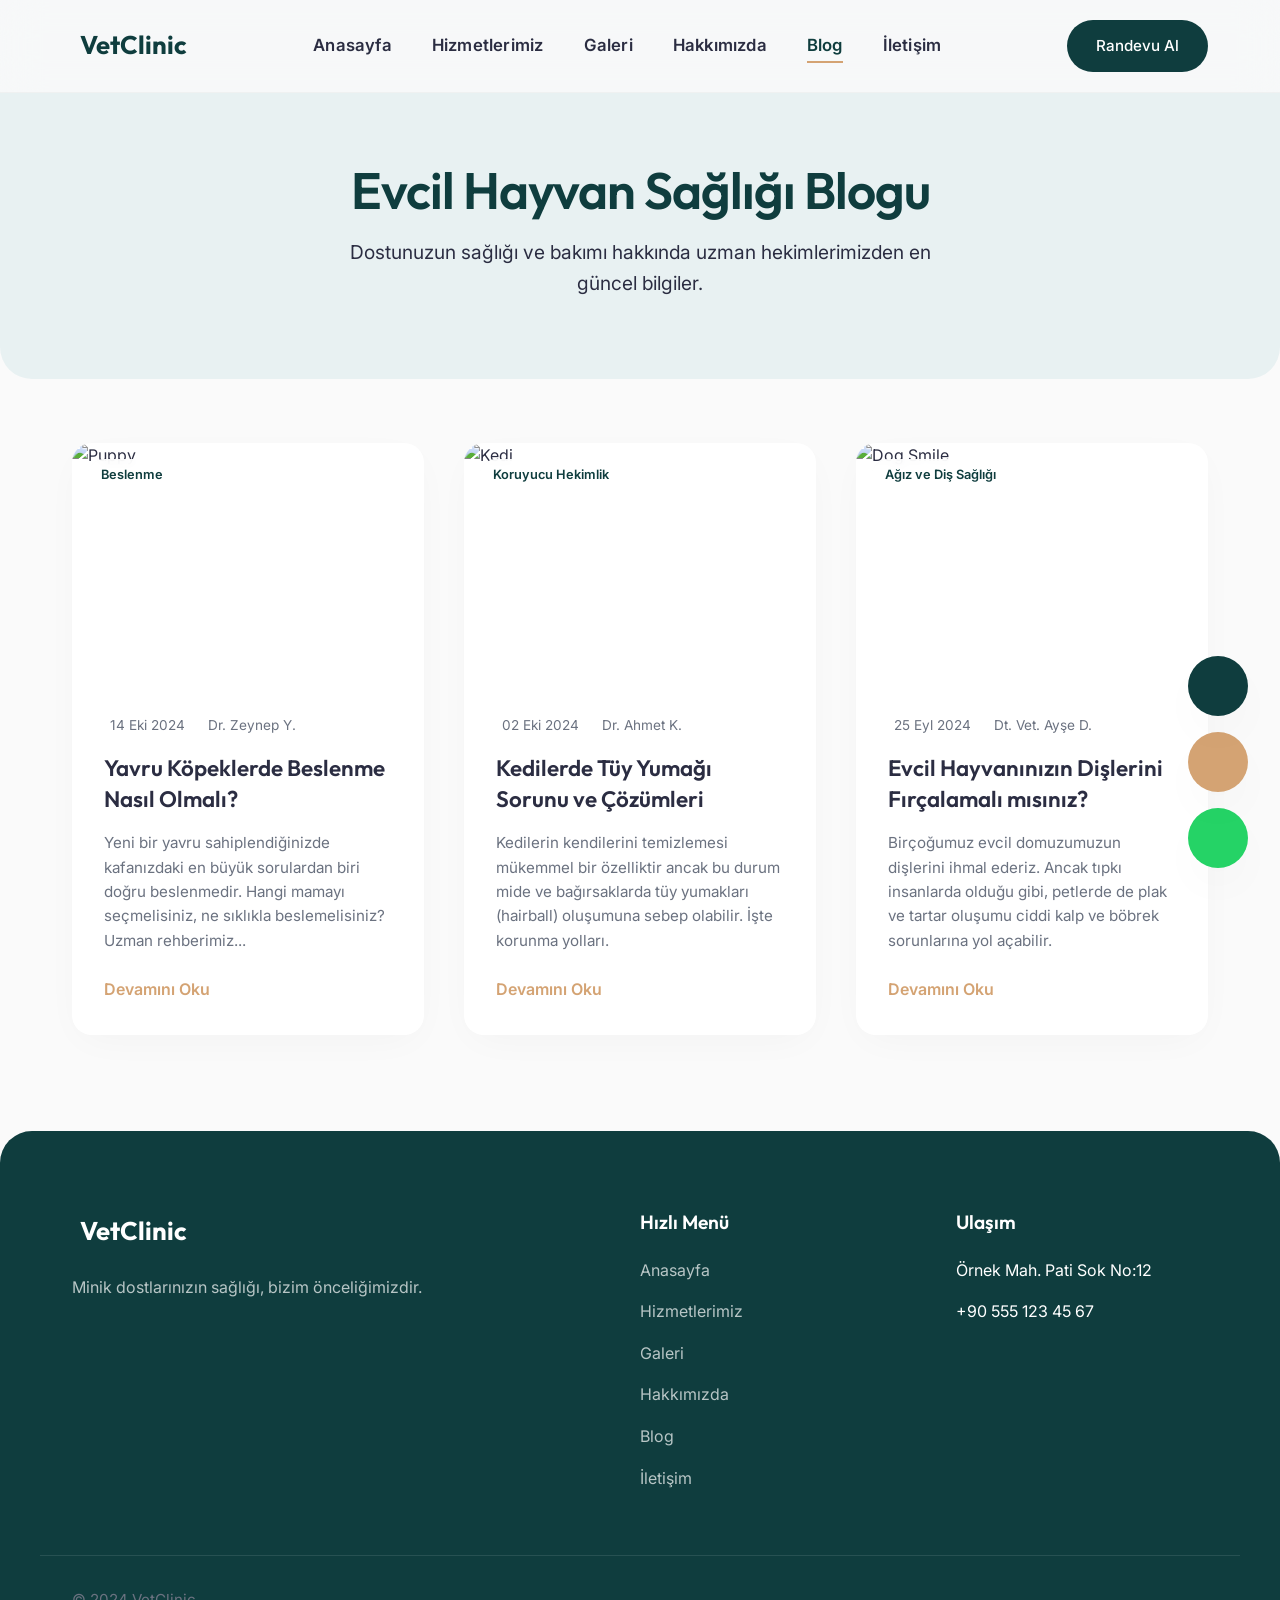
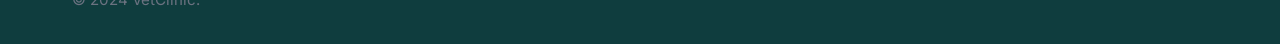
==== blog.html @ d708207c "Initial commit" ====
<!DOCTYPE html>
<html lang="tr">
<head>
    <meta charset="UTF-8">
    <meta name="viewport" content="width=device-width, initial-scale=1.0">
    <title>Blog | VetClinic</title>
    <link rel="preconnect" href="https://fonts.googleapis.com">
    <link rel="preconnect" href="https://fonts.gstatic.com" crossorigin>
    <link href="https://fonts.googleapis.com/css2?family=Inter:wght@400;500;600;700&family=Outfit:wght@400;600;700&display=swap" rel="stylesheet">
    <script src="https://unpkg.com/@phosphor-icons/web"></script>
    <link rel="stylesheet" href="style.css">
    <script defer src="main.js"></script>
</head>
<body>

    <!-- Navigation -->
    <header class="navbar" id="navbar">
        <div class="container nav-content">
            <a href="index.html" class="logo">
                <i class="ph-fill ph-paw-print"></i>
                VetClinic
            </a>
            <nav class="nav-links">
                <a href="index.html">Anasayfa</a>
                <a href="hizmetlerimiz.html">Hizmetlerimiz</a>
                <a href="galeri.html">Galeri</a>
                <a href="hakkimizda.html">Hakkımızda</a>
                <a href="blog.html" class="active">Blog</a>
                <a href="iletisim.html">İletişim</a>
            </nav>
            <a href="iletisim.html" class="btn btn-primary">Randevu Al</a>
            <button class="menu-toggle"><i class="ph ph-list"></i></button>
        </div>
    </header>

    <!-- Mobile Menu Container -->
    <div class="mobile-menu">
        <button class="close-menu"><i class="ph ph-x"></i></button>
        <nav class="mobile-nav-links">
            <a href="index.html">Anasayfa</a>
            <a href="hizmetlerimiz.html">Hizmetlerimiz</a>
            <a href="galeri.html">Galeri</a>
            <a href="hakkimizda.html">Hakkımızda</a>
            <a href="blog.html">Blog</a>
            <a href="iletisim.html">İletişim</a>
        </nav>
    </div>

    <!-- Page Header -->
    <header class="page-header fade-up">
        <div class="container">
            <h1>Evcil Hayvan Sağlığı Blogu</h1>
            <p>Dostunuzun sağlığı ve bakımı hakkında uzman hekimlerimizden en güncel bilgiler.</p>
        </div>
    </header>

    <!-- Blog Section -->
    <section class="blog" style="padding-top: 0;">
        <div class="container blog-grid">
            <!-- Blog Post 1 -->
            <article class="blog-card fade-up">
                <div class="blog-image-wrap">
                    <span class="blog-category">Beslenme</span>
                    <img src="https://images.unsplash.com/photo-1583337130417-3346a1be7dee?q=80&w=600&auto=format&fit=crop" alt="Puppy" class="blog-image">
                </div>
                <div class="blog-content">
                    <div class="blog-meta">
                        <span><i class="ph-fill ph-calendar-blank"></i> 14 Eki 2024</span>
                        <span><i class="ph-fill ph-user"></i> Dr. Zeynep Y.</span>
                    </div>
                    <h3>Yavru Köpeklerde Beslenme Nasıl Olmalı?</h3>
                    <p>Yeni bir yavru sahiplendiğinizde kafanızdaki en büyük sorulardan biri doğru beslenmedir. Hangi mamayı seçmelisiniz, ne sıklıkla beslemelisiniz? Uzman rehberimiz...</p>
                    <a href="#" class="service-link">Devamını Oku <i class="ph ph-arrow-right"></i></a>
                </div>
            </article>

            <!-- Blog Post 2 -->
            <article class="blog-card fade-up">
                <div class="blog-image-wrap">
                    <span class="blog-category">Koruyucu Hekimlik</span>
                    <img src="https://images.unsplash.com/photo-1514888286974-6c03e2ca1dba?q=80&w=600&auto=format&fit=crop" alt="Kedi" class="blog-image">
                </div>
                <div class="blog-content">
                    <div class="blog-meta">
                        <span><i class="ph-fill ph-calendar-blank"></i> 02 Eki 2024</span>
                        <span><i class="ph-fill ph-user"></i> Dr. Ahmet K.</span>
                    </div>
                    <h3>Kedilerde Tüy Yumağı Sorunu ve Çözümleri</h3>
                    <p>Kedilerin kendilerini temizlemesi mükemmel bir özelliktir ancak bu durum mide ve bağırsaklarda tüy yumakları (hairball) oluşumuna sebep olabilir. İşte korunma yolları.</p>
                    <a href="#" class="service-link">Devamını Oku <i class="ph ph-arrow-right"></i></a>
                </div>
            </article>

            <!-- Blog Post 3 -->
            <article class="blog-card fade-up">
                <div class="blog-image-wrap">
                    <span class="blog-category">Ağız ve Diş Sağlığı</span>
                    <img src="https://images.unsplash.com/photo-1548199973-03cce0bbc87b?q=80&w=600&auto=format&fit=crop" alt="Dog Smile" class="blog-image">
                </div>
                <div class="blog-content">
                    <div class="blog-meta">
                        <span><i class="ph-fill ph-calendar-blank"></i> 25 Eyl 2024</span>
                        <span><i class="ph-fill ph-user"></i> Dt. Vet. Ayşe D.</span>
                    </div>
                    <h3>Evcil Hayvanınızın Dişlerini Fırçalamalı mısınız?</h3>
                    <p>Birçoğumuz evcil domuzumuzun dişlerini ihmal ederiz. Ancak tıpkı insanlarda olduğu gibi, petlerde de plak ve tartar oluşumu ciddi kalp ve böbrek sorunlarına yol açabilir.</p>
                    <a href="#" class="service-link">Devamını Oku <i class="ph ph-arrow-right"></i></a>
                </div>
            </article>
        </div>
    </section>

    <!-- Footer -->
    <footer class="footer">
        <div class="container footer-container">
            <div class="footer-brand">
                <a href="index.html" class="logo"><i class="ph-fill ph-paw-print"></i> VetClinic</a>
                <p>Minik dostlarınızın sağlığı, bizim önceliğimizdir.</p>
            </div>
            <div class="footer-links">
                <h4>Hızlı Menü</h4>
                <ul>
                    <li><a href="index.html">Anasayfa</a></li>
                    <li><a href="hizmetlerimiz.html">Hizmetlerimiz</a></li>
                    <li><a href="galeri.html">Galeri</a></li>
                    <li><a href="hakkimizda.html">Hakkımızda</a></li>
                    <li><a href="blog.html">Blog</a></li>
                    <li><a href="iletisim.html">İletişim</a></li>
                </ul>
            </div>
            <div class="footer-links">
                <h4>Ulaşım</h4>
                <ul>
                    <li><i class="ph ph-map-pin"></i> Örnek Mah. Pati Sok No:12</li>
                    <li><i class="ph ph-phone"></i> +90 555 123 45 67</li>
                </ul>
            </div>
        </div>
        <div class="container footer-bottom">
            <p>&copy; 2024 VetClinic.</p>
        </div>
    </footer>

    <!-- Floating Action Buttons -->
    <div class="floating-actions fade-up">
        <!-- WhatsApp -->
        <a href="https://wa.me/905551234567" target="_blank" class="action-btn action-wa" aria-label="WhatsApp'tan Yazın" rel="noopener noreferrer">
            <i class="ph-fill ph-whatsapp-logo"></i>
        </a>
        <!-- Phone -->
        <a href="tel:+905551234567" class="action-btn action-phone" aria-label="Bizi Arayın">
            <i class="ph-fill ph-phone-call"></i>
        </a>
        <!-- Location -->
        <a href="https://maps.google.com" target="_blank" class="action-btn action-loc" aria-label="Yol Tarifi Alın" rel="noopener noreferrer">
            <i class="ph-fill ph-map-pin"></i>
        </a>
    </div>

</body>
</html>
---- style.css ----
/* =========================================
   VETCLINIC - PREMIUM STYLESHEET
   ========================================= */

:root {
    /* Premium Minimalist Colors */
    --primary: #0F3D3E;       /* Deep elegant green/teal */
    --primary-light: #E8F1F2; /* Very soft teal tint */
    --primary-hover: #1b5e5e; 
    
    --secondary: #D4A373;     /* Soft warm gold/sand for accents */
    
    --bg-color: #FAFAFA;      /* Pure minimalist off-white */
    --surface: #FFFFFF;
    
    --text-main: #2B2D42;     /* Very dark, low contrast blue-gray */
    --text-muted: #6B7280;    
    --border-color: #E5E7EB;  

    /* Typography */
    --font-heading: 'Outfit', sans-serif;
    --font-body: 'Inter', sans-serif;

    /* Layout */
    --radius-sm: 12px;
    --radius-md: 20px;
    --radius-lg: 32px;
    --radius-full: 9999px;
    
    --container-max: 1200px;
    --container-padding: 2rem;

    /* Transitions & Shadows */
    --transition-fast: 0.3s cubic-bezier(0.25, 1, 0.5, 1);
    --transition-smooth: 0.6s cubic-bezier(0.22, 1, 0.36, 1);
    
    --shadow-soft: 0 10px 40px -10px rgba(0, 0, 0, 0.04);
    --shadow-hover: 0 20px 50px -15px rgba(0, 0, 0, 0.08);
}

/* --- RESET & GLOBAL --- */
*, *::before, *::after { margin: 0; padding: 0; box-sizing: border-box; }
html { scroll-behavior: smooth; font-size: 16px; }
body {
    font-family: var(--font-body);
    color: var(--text-main);
    background-color: var(--bg-color);
    line-height: 1.6;
    overflow-x: hidden;
    -webkit-font-smoothing: antialiased;
}
h1, h2, h3, h4, h5, h6 { font-family: var(--font-heading); font-weight: 600; line-height: 1.2; color: var(--text-main); }
p { color: var(--text-muted); }
a { text-decoration: none; color: inherit; transition: color var(--transition-fast); }
img { max-width: 100%; display: block; border-radius: var(--radius-sm); object-fit: cover; }
.container { max-width: var(--container-max); margin: 0 auto; padding: 0 var(--container-padding); }

/* --- BUTTONS --- */
.btn {
    display: inline-flex; align-items: center; justify-content: center; gap: 0.5rem;
    padding: 0.85rem 1.8rem; border-radius: var(--radius-full);
    font-weight: 500; font-family: var(--font-body); font-size: 0.95rem;
    cursor: pointer; border: none; transition: all var(--transition-fast); text-align: center;
}
.btn-primary { background-color: var(--primary); color: white; }
.btn-primary:hover { background-color: var(--primary-hover); transform: translateY(-3px); box-shadow: var(--shadow-hover); color: white; }
.btn-secondary { background-color: transparent; color: var(--primary); border: 1px solid var(--primary); }
.btn-secondary:hover { background-color: var(--primary); color: white; transform: translateY(-3px); }
.btn-large { padding: 1.1rem 2.2rem; font-size: 1.1rem; }

/* --- NAVBAR (Glassmorphism) --- */
.navbar {
    position: fixed; top: 0; left: 0; width: 100%; z-index: 1000;
    background: rgba(250, 250, 250, 0.8); backdrop-filter: blur(20px); -webkit-backdrop-filter: blur(20px);
    border-bottom: 1px solid rgba(0, 0, 0, 0.03); padding: 1.25rem 0; transition: all var(--transition-smooth);
}
.navbar.scrolled { padding: 0.8rem 0; background: rgba(250, 250, 250, 0.95); box-shadow: var(--shadow-soft); }
.nav-content { display: flex; justify-content: space-between; align-items: center; }
.logo { display: flex; align-items: center; gap: 0.5rem; font-size: 1.6rem; font-family: var(--font-heading); font-weight: 700; color: var(--primary); }
.logo i { font-size: 2rem; color: var(--secondary); }
.nav-links { display: flex; gap: 2.5rem; align-items: center; } 
.nav-links a { font-weight: 600; font-size: 1.05rem; color: var(--text-main); position: relative; padding: 0.25rem 0; letter-spacing: 0.2px; }
.nav-links a:hover, .nav-links a.active { color: var(--primary); }
.nav-links a::after {
    content: ''; position: absolute; bottom: 0; left: 0; width: 0%; height: 2px;
    background-color: var(--secondary); transition: width var(--transition-fast);
}
.nav-links a:hover::after, .nav-links a.active::after { width: 100%; }
.menu-toggle { display: none; background: none; border: none; font-size: 2rem; color: var(--primary); cursor: pointer; }

/* Mobile Menu */
.mobile-menu {
    position: fixed; top: 0; right: -100%; width: 100%; height: 100vh;
    background-color: var(--bg-color); display: flex; flex-direction: column; justify-content: center; align-items: center;
    z-index: 2000; transition: right var(--transition-smooth);
}
.mobile-menu.active { right: 0; }
.close-menu { position: absolute; top: 2rem; right: 2rem; background: none; border: none; font-size: 2.5rem; cursor: pointer; color: var(--text-main); }
.mobile-nav-links { display: flex; flex-direction: column; gap: 1.5rem; text-align: center; }
.mobile-nav-links a { font-size: 1.5rem; font-family: var(--font-heading); font-weight: 600; color: var(--text-main); }
.mobile-nav-links a:hover { color: var(--primary); }

/* --- HERO SECTION (Happy Pet Redesign) --- */
.hero {
    position: relative; 
    min-height: 100vh; 
    display: flex; 
    align-items: center; 
    padding-top: 6rem;
    padding-bottom: 3rem;
    background-color: var(--bg-color); 
    overflow: hidden;
}
.hero-container-split {
    display: grid;
    grid-template-columns: 1.1fr 0.9fr; 
    align-items: center;
    gap: 4rem; 
    width: 100%;
    position: relative;
    z-index: 2;
}
.hero-left {
    display: flex;
    flex-direction: column;
    align-items: flex-start;
    padding-right: 1rem;
    z-index: 10;
}
.text-orange { color: #FF6A3D; }
.modern-title {
    font-size: clamp(3rem, 5vw, 4.5rem);
    letter-spacing: -1px;
    line-height: 1.05;
    color: var(--text-main);
    margin-bottom: 1.5rem;
    font-weight: 800;
}
.hero-info-box {
    display: flex;
    align-items: center;
    gap: 1.5rem;
    margin-bottom: 1.2rem;
    background: var(--surface);
    padding: 1.5rem;
    border-radius: 20px;
    box-shadow: var(--shadow-soft);
    border-left: 5px solid #FF6A3D; 
    max-width: 500px;
}
.info-icon-wrapper {
    font-size: 2.8rem;
    color: var(--primary);
    display: flex;
    align-items: center;
    justify-content: center;
    padding-right: 1.5rem;
    border-right: 1px solid rgba(0,0,0,0.1);
}
.info-text h4 { font-weight: 700; margin-bottom: 0.3rem; font-size: 1.15rem; color: var(--text-main); }
.info-text p { font-size: 0.95rem; line-height: 1.5; color: var(--text-muted); font-weight: 500; }

.slider-dots { display: flex; gap: 0.6rem; margin-bottom: 1.5rem; margin-left: 0.5rem; }
.slider-dots .dot { width: 10px; height: 10px; border-radius: 50%; background-color: rgba(0,0,0,0.15); transition: 0.3s; }
.slider-dots .dot.active { background-color: #FF6A3D; transform: scale(1.2); }

/* The Custom Bone Button */
.btn-wrap { padding: 10px 20px; margin-left: -20px; }
.btn-bone {
    position: relative;
    background: #FF6A3D;
    color: #fff;
    padding: 1.1rem 2.8rem;
    font-size: 1.15rem;
    font-weight: 700;
    border-radius: 12px;
    display: inline-flex;
    align-items: center;
    justify-content: center;
    transition: transform var(--transition-fast), box-shadow var(--transition-fast);
    transform: rotate(-3deg);
    cursor: pointer;
    box-shadow: 0 10px 25px rgba(255, 106, 61, 0.4);
}
.btn-bone:hover { transform: rotate(0deg) scale(1.05); color: #fff; box-shadow: 0 15px 35px rgba(255, 106, 61, 0.5); }
.btn-bone::before, .btn-bone::after {
    content: "";
    position: absolute;
    width: 32px;
    height: 32px;
    background: #FF6A3D;
    border-radius: 50%;
    z-index: -1;
}
.btn-bone::before { left: -14px; top: -2px; box-shadow: 0 24px 0 0 #FF6A3D; }
.btn-bone::after { right: -14px; top: -2px; box-shadow: 0 24px 0 0 #FF6A3D; }

/* The Organic Blob Image Mask */
.hero-right {
    position: relative;
    height: 80vh; 
    min-height: 550px;
    display: flex;
    justify-content: flex-end;
    align-items: center;
    /* This makes it extend smoothly to the right limit without affecting left side */
    width: calc(100% + (50vw - 50%)); 
}
@keyframes blob-organic {
    0%   { border-radius: 60% 40% 30% 70% / 60% 30% 70% 40%; }
    50%  { border-radius: 40% 60% 70% 30% / 40% 60% 40% 60%; }
    100% { border-radius: 60% 40% 30% 70% / 60% 30% 70% 40%; }
}
.blob-mask {
    position: relative;
    width: 100%;
    height: 95%;
    overflow: hidden;
    /* Soft premium shadow */
    box-shadow: -20px 20px 60px rgba(15, 61, 62, 0.12);
    /* Morphing animation for amazing fluid effect */
    border-radius: 60% 40% 30% 70% / 60% 30% 70% 40%;
    animation: blob-organic 12s ease-in-out infinite;
    /* To ensure image scales beautifully */
    transform: translateZ(0); 
}
.running-dog-img {
    width: 100%;
    height: 100%;
    object-fit: cover;
    object-position: center 10%; 
    transition: transform 0.5s;
}

@media (max-width: 992px) {
    .hero-container-split { grid-template-columns: 1fr; gap: 4rem; padding-top: 4rem; }
    .hero-right { height: 50vh; min-height: 400px; width: 100%; margin-right: 0; order: -1; } /* Image on top */
    .blob-mask { animation: none; border-radius: 0 0 40% 40% / 0 0 15% 15%; width: 100%; height: 100%; }
    .hero-left { padding-right: 0; align-items: center; text-align: center; margin: 0 auto; }
    .modern-title { font-size: 3.2rem; }
    .info-icon-wrapper { border-right: none; padding-right: 0; margin-bottom: 1rem; border-bottom: 1px solid rgba(0,0,0,0.1); padding-bottom: 1rem; }
    .hero-info-box { flex-direction: column; text-align: center; border-left: none; border-top: 5px solid #FF6A3D; }
    .btn-wrap { margin-left: 0; margin-top: 1rem; }
}

/* --- PAGE HEADER (Subpages) --- */
.page-header {
    background-color: var(--primary-light); padding: 10rem 0 5rem; text-align: center; border-radius: 0 0 var(--radius-lg) var(--radius-lg); margin-bottom: 4rem;
}
.page-header h1 { font-size: clamp(2.5rem, 4vw, 3.5rem); color: var(--primary); margin-bottom: 1rem; letter-spacing: -1px; }
.page-header p { font-size: 1.2rem; max-width: 600px; margin: 0 auto; color: var(--text-main); }

/* --- SHARED --- */
section { padding: 6rem 0; }
.section-header { text-align: center; margin-bottom: 4rem; max-width: 600px; margin-left: auto; margin-right: auto; }
.section-title { font-size: clamp(2.2rem, 4vw, 3rem); margin-bottom: 1rem; color: var(--primary); letter-spacing: -1px; }

/* --- SERVICES GRID --- */
.services-grid { display: grid; grid-template-columns: repeat(auto-fit, minmax(320px, 1fr)); gap: 2.5rem; }
.service-card {
    background-color: var(--surface); border-radius: var(--radius-md); box-shadow: var(--shadow-soft);
    overflow: hidden; transition: all var(--transition-fast); display: flex; flex-direction: column;
}
.service-card:hover { transform: translateY(-10px); box-shadow: var(--shadow-hover); }
.service-image { width: 100%; height: 220px; object-fit: cover; border-radius: 0; }
.service-content { padding: 2.5rem 2rem; flex: 1; display: flex; flex-direction: column; }
.service-icon {
    width: 60px; height: 60px; background-color: var(--primary-light); color: var(--primary);
    border-radius: 50%; display: flex; align-items: center; justify-content: center; font-size: 1.8rem; margin-top: -55px; margin-bottom: 1.5rem; border: 4px solid var(--surface);
}
.service-card h3 { font-size: 1.4rem; margin-bottom: 1rem; }
.service-card p { flex: 1; margin-bottom: 1.5rem; }
.service-link { font-weight: 600; color: var(--secondary); display: inline-flex; align-items: center; gap: 0.5rem; margin-top: auto; }
.service-link:hover { color: var(--primary); gap: 0.8rem; }

/* --- TESTIMONIALS SLIDER --- */
.testimonials-section {
    background-color: var(--primary-light);
    overflow: hidden; /* Prevent horizontal scrollbar on body */
    padding: 6rem 0;
}
.testimonials-ticker {
    --gap: 2rem;
    display: flex;
    overflow: hidden;
    user-select: none;
    gap: var(--gap);
    /* Soft fade mask on the edges */
    -webkit-mask-image: linear-gradient(90deg, transparent, #000 5%, #000 95%, transparent);
}
.testimonials-track {
    flex-shrink: 0;
    display: flex;
    align-items: stretch;
    justify-content: space-around;
    gap: var(--gap);
    min-width: 100%;
    animation: marquee 35s linear infinite;
}
.testimonials-track:hover {
    /* Pause on hover if you want: animation-play-state: paused; */
}
.testimonial-card {
    width: 350px;
    background-color: var(--surface);
    padding: 2rem;
    border-radius: var(--radius-md);
    box-shadow: var(--shadow-soft);
    display: flex;
    flex-direction: column;
    justify-content: space-between;
    gap: 1.2rem;
    flex-shrink: 0;
    border: 1px solid rgba(15, 61, 62, 0.05); /* Slight border for more definition */
}
.testimonial-card .rating i { color: var(--secondary); font-size: 1rem; }
.testimonial-card .quote {
    font-size: 0.95rem;
    font-style: italic;
    color: var(--text-main);
    line-height: 1.6;
}
.client-info strong {
    display: block;
    color: var(--primary);
    font-size: 1.1rem;
    margin-bottom: 0.2rem;
}
.client-info span {
    font-size: 0.9rem;
    color: var(--text-muted);
}
@keyframes marquee {
    from { transform: translateX(0); }
    to { transform: translateX(calc(-100% - var(--gap))); }
}

@media (max-width: 768px) {
    .testimonial-card { width: 320px; padding: 1.8rem; }
}

/* --- MAP SECTION --- */
.map-section {
    padding-bottom: 4rem; /* Right above footer */
}
.map-container {
    width: 100%;
    border-radius: var(--radius-lg);
    overflow: hidden;
    box-shadow: var(--shadow-soft);
    position: relative;
    z-index: 10;
    line-height: 0; /* fixes bottom white gap from standard iframe */
}

/* --- GALERI (Gallery) --- */
.gallery-grid {
    display: grid;
    grid-template-columns: repeat(auto-fill, minmax(300px, 1fr));
    grid-auto-rows: 250px;
    gap: 1.5rem;
}
.gallery-item {
    position: relative;
    border-radius: var(--radius-md);
    overflow: hidden;
    cursor: pointer;
    box-shadow: var(--shadow-soft);
}
.gallery-item img {
    width: 100%;
    height: 100%;
    object-fit: cover;
    transition: transform var(--transition-smooth);
    border-radius: 0;
}
.gallery-overlay {
    position: absolute;
    inset: 0;
    background: linear-gradient(0deg, rgba(15, 61, 62, 0.8) 0%, rgba(15, 61, 62, 0) 100%);
    opacity: 0;
    display: flex;
    align-items: flex-end;
    padding: 2rem;
    transition: opacity var(--transition-fast);
}
.gallery-item:hover img {
    transform: scale(1.05);
}
.gallery-item:hover .gallery-overlay {
    opacity: 1;
}
.gallery-overlay h3 {
    color: white;
    font-size: 1.25rem;
    transform: translateY(20px);
    transition: transform var(--transition-fast);
}
.gallery-item:hover .gallery-overlay h3 {
    transform: translateY(0);
}
/* For dynamic gallery sizing based on nth element */
.grid-tall { grid-row: span 2; }
.grid-wide { grid-column: span 2; }
@media(max-width: 768px) {
    .grid-wide { grid-column: span 1; }
}

/* --- BLOG --- */
.blog-grid { display: grid; grid-template-columns: repeat(auto-fit, minmax(320px, 1fr)); gap: 2.5rem; }
.blog-card {
    background-color: var(--surface); border-radius: var(--radius-md); box-shadow: var(--shadow-soft);
    overflow: hidden; transition: all var(--transition-fast); display: flex; flex-direction: column;
}
.blog-card:hover { transform: translateY(-10px); box-shadow: var(--shadow-hover); }
.blog-image-wrap { position: relative; width: 100%; height: 240px; overflow: hidden; }
.blog-image { width: 100%; height: 100%; object-fit: cover; transition: transform var(--transition-smooth); border-radius: 0; }
.blog-card:hover .blog-image { transform: scale(1.05); }
.blog-category {
    position: absolute; top: 1rem; left: 1rem; background: rgba(255,255,255,0.9); backdrop-filter: blur(5px);
    padding: 0.4rem 0.8rem; border-radius: var(--radius-full); font-size: 0.8rem; font-weight: 600; color: var(--primary);
}
.blog-content { padding: 2rem; display: flex; flex-direction: column; flex: 1; }
.blog-meta { display: flex; gap: 1rem; font-size: 0.85rem; color: var(--text-muted); margin-bottom: 1rem; }
.blog-meta span { display: flex; align-items: center; gap: 0.4rem; }
.blog-card h3 { font-size: 1.4rem; margin-bottom: 1rem; line-height: 1.4; transition: color var(--transition-fast); }
.blog-card:hover h3 { color: var(--secondary); }
.blog-card p { flex: 1; margin-bottom: 1.5rem; font-size: 0.95rem; }

/* --- FLOATING ACTIONS --- */
/* Framer quality floating side/bottom actions */
.floating-actions {
    position: fixed;
    right: 2rem;
    bottom: 2rem;
    display: flex;
    flex-direction: column-reverse; /* Usually whatsapp at very bottom */
    gap: 1rem;
    z-index: 1000;
}
.action-btn {
    width: 60px;
    height: 60px;
    border-radius: 50%;
    display: flex;
    align-items: center;
    justify-content: center;
    font-size: 2rem;
    color: white;
    box-shadow: var(--shadow-hover);
    transition: all var(--transition-fast);
    cursor: pointer;
    position: relative;
    border: none;
    outline: none;
    text-decoration: none;
}
/* Tooltip on hover */
.action-btn::after {
    content: attr(aria-label);
    position: absolute;
    right: 75px;
    top: 50%;
    transform: translateY(-50%) translateX(10px);
    background: var(--text-main);
    color: white;
    padding: 0.5rem 1rem;
    border-radius: var(--radius-sm);
    font-size: 0.9rem;
    font-weight: 500;
    opacity: 0;
    pointer-events: none;
    white-space: nowrap;
    transition: all var(--transition-fast);
}
.action-btn:hover::after {
    opacity: 1;
    transform: translateY(-50%) translateX(0);
}
.action-btn:hover {
    transform: scale(1.1) translateY(-5px);
}
.action-wa { background-color: #25D366; } /* WhatsApp Green */
.action-phone { background-color: var(--secondary); }
.action-loc { background-color: var(--primary); }

/* --- OTHER PAGES --- */
.about-container { display: grid; grid-template-columns: 1fr 1fr; gap: 6rem; align-items: center; }
.about-image-wrapper { position: relative; }
.about-image { width: 100%; aspect-ratio: 4/5; object-fit: cover; border-radius: var(--radius-lg); box-shadow: var(--shadow-hover); }
.floating-badge {
    position: absolute; bottom: 30px; right: -30px; background: var(--surface); padding: 1.5rem 2rem;
    border-radius: var(--radius-md); box-shadow: var(--shadow-hover); display: flex; align-items: center; gap: 1rem;
    color: var(--primary); font-family: var(--font-heading); font-size: 1.2rem; font-weight: 700;
}
.floating-badge i { font-size: 2.5rem; color: var(--secondary); }
.about-content h2.section-title { text-align: left; }
.about-headline { font-size: 1.8rem; line-height: 1.4; color: var(--text-main); margin-bottom: 1.5rem; font-weight: 400; }
.about-features { list-style: none; display: flex; flex-direction: column; gap: 1.2rem; margin: 2rem 0; }
.about-features li { display: flex; align-items: center; gap: 1rem; font-weight: 500; font-size: 1.1rem; }
.about-features i { color: var(--secondary); font-size: 1.5rem; }

.contact-container { display: grid; grid-template-columns: 1fr 1fr; gap: 5rem; align-items: start; }
.info-items { display: flex; flex-direction: column; gap: 2.5rem; margin-top: 2rem; }
.info-item { display: flex; gap: 1.5rem; align-items: flex-start; }
.info-icon {
    width: 60px; height: 60px; background-color: var(--primary-light); border-radius: 50%;
    display: flex; align-items: center; justify-content: center; font-size: 1.8rem; color: var(--primary);
}
.info-item h4 { font-size: 1.2rem; margin-bottom: 0.25rem; }
.contact-form-wrapper { background-color: var(--surface); padding: 3rem; border-radius: var(--radius-lg); box-shadow: var(--shadow-soft); }
.form-group { margin-bottom: 1.5rem; display: flex; flex-direction: column; gap: 0.5rem; }
.form-group label { font-weight: 500; font-size: 0.95rem; }
.form-group input, .form-group select, .form-group textarea {
    padding: 1rem 1.2rem; border: 1px solid var(--border-color); border-radius: var(--radius-sm); font-family: var(--font-body); font-size: 1rem; background-color: var(--bg-color); transition: all var(--transition-fast);
}
.form-group input:focus, .form-group textarea:focus { outline: none; border-color: var(--primary); background-color: var(--surface); box-shadow: 0 0 0 4px var(--primary-light); }

/* --- FOOTER --- */
.footer { background-color: var(--primary); color: white; padding-top: 5rem; border-radius: var(--radius-lg) var(--radius-lg) 0 0; }
.footer-container { display: grid; grid-template-columns: 2fr 1fr 1fr; gap: 4rem; margin-bottom: 4rem; }
.footer-brand .logo { color: white; margin-bottom: 1.5rem; }
.footer-brand p { color: rgba(255,255,255,0.7); max-width: 350px; margin-bottom: 2rem; }
.social-links { display: flex; gap: 1rem; }
.social-links a { width: 45px; height: 45px; background-color: rgba(255,255,255,0.1); border-radius: 50%; display: flex; align-items: center; justify-content: center; font-size: 1.25rem; transition: all var(--transition-fast); color: white; }
.social-links a:hover { background-color: var(--secondary); transform: translateY(-3px); color: var(--primary); }
.footer-links h4 { font-size: 1.2rem; margin-bottom: 1.5rem; color: white; }
.footer-links ul { list-style: none; display: flex; flex-direction: column; gap: 1rem; }
.footer-links a { color: rgba(255,255,255,0.7); }
.footer-links a:hover { color: var(--secondary); }
.footer-bottom { border-top: 1px solid rgba(255,255,255,0.1); padding: 2rem var(--container-padding); display: flex; justify-content: space-between; align-items: center; color: rgba(255,255,255,0.5); font-size: 0.95rem; }

/* --- ANIMATIONS --- */
.fade-up { opacity: 0; transform: translateY(40px); transition: opacity 0.8s cubic-bezier(0.22, 1, 0.36, 1), transform 0.8s cubic-bezier(0.22, 1, 0.36, 1); will-change: opacity, transform; }
.fade-up.in-view { opacity: 1; transform: translateY(0); }
.stagger-1 { transition-delay: 0.1s; } .stagger-2 { transition-delay: 0.2s; } .stagger-3 { transition-delay: 0.3s; }

/* --- RESPONSIVE --- */
@media (max-width: 1024px) {
    .about-container, .contact-container { grid-template-columns: 1fr; gap: 3rem; }
    .about-image-wrapper { max-width: 600px; margin: 0 auto; }
    .floating-badge { right: 0; bottom: -20px; }
    .footer-container { grid-template-columns: 1fr 1fr; }
    .nav-links { gap: 1rem; }
}
@media (max-width: 768px) {
    .nav-links, .navbar .btn-primary { display: none; }
    .menu-toggle { display: block; }
    .hero-bg { background-position: center; }
    .hero-overlay { background: linear-gradient(180deg, rgba(250,250,250,0.6) 0%, rgba(250,250,250,1) 80%); }
    .hero-content { align-items: center; text-align: center; }
    .hero-buttons { justify-content: center; }
    .footer-container { grid-template-columns: 1fr; }
    .footer-bottom { flex-direction: column; gap: 1rem; text-align: center; }
    .contact-form-wrapper { padding: 2rem; }
    .page-header { padding: 8rem 0 3rem; }
    
    /* Adapt floating actions on mobile */
    .floating-actions { right: 1rem; bottom: 1rem; gap: 0.6rem; }
    .action-btn { width: 50px; height: 50px; font-size: 1.5rem; }
    .action-btn::after { display: none; } /* Hide tooltip to avoid touch issue */
}
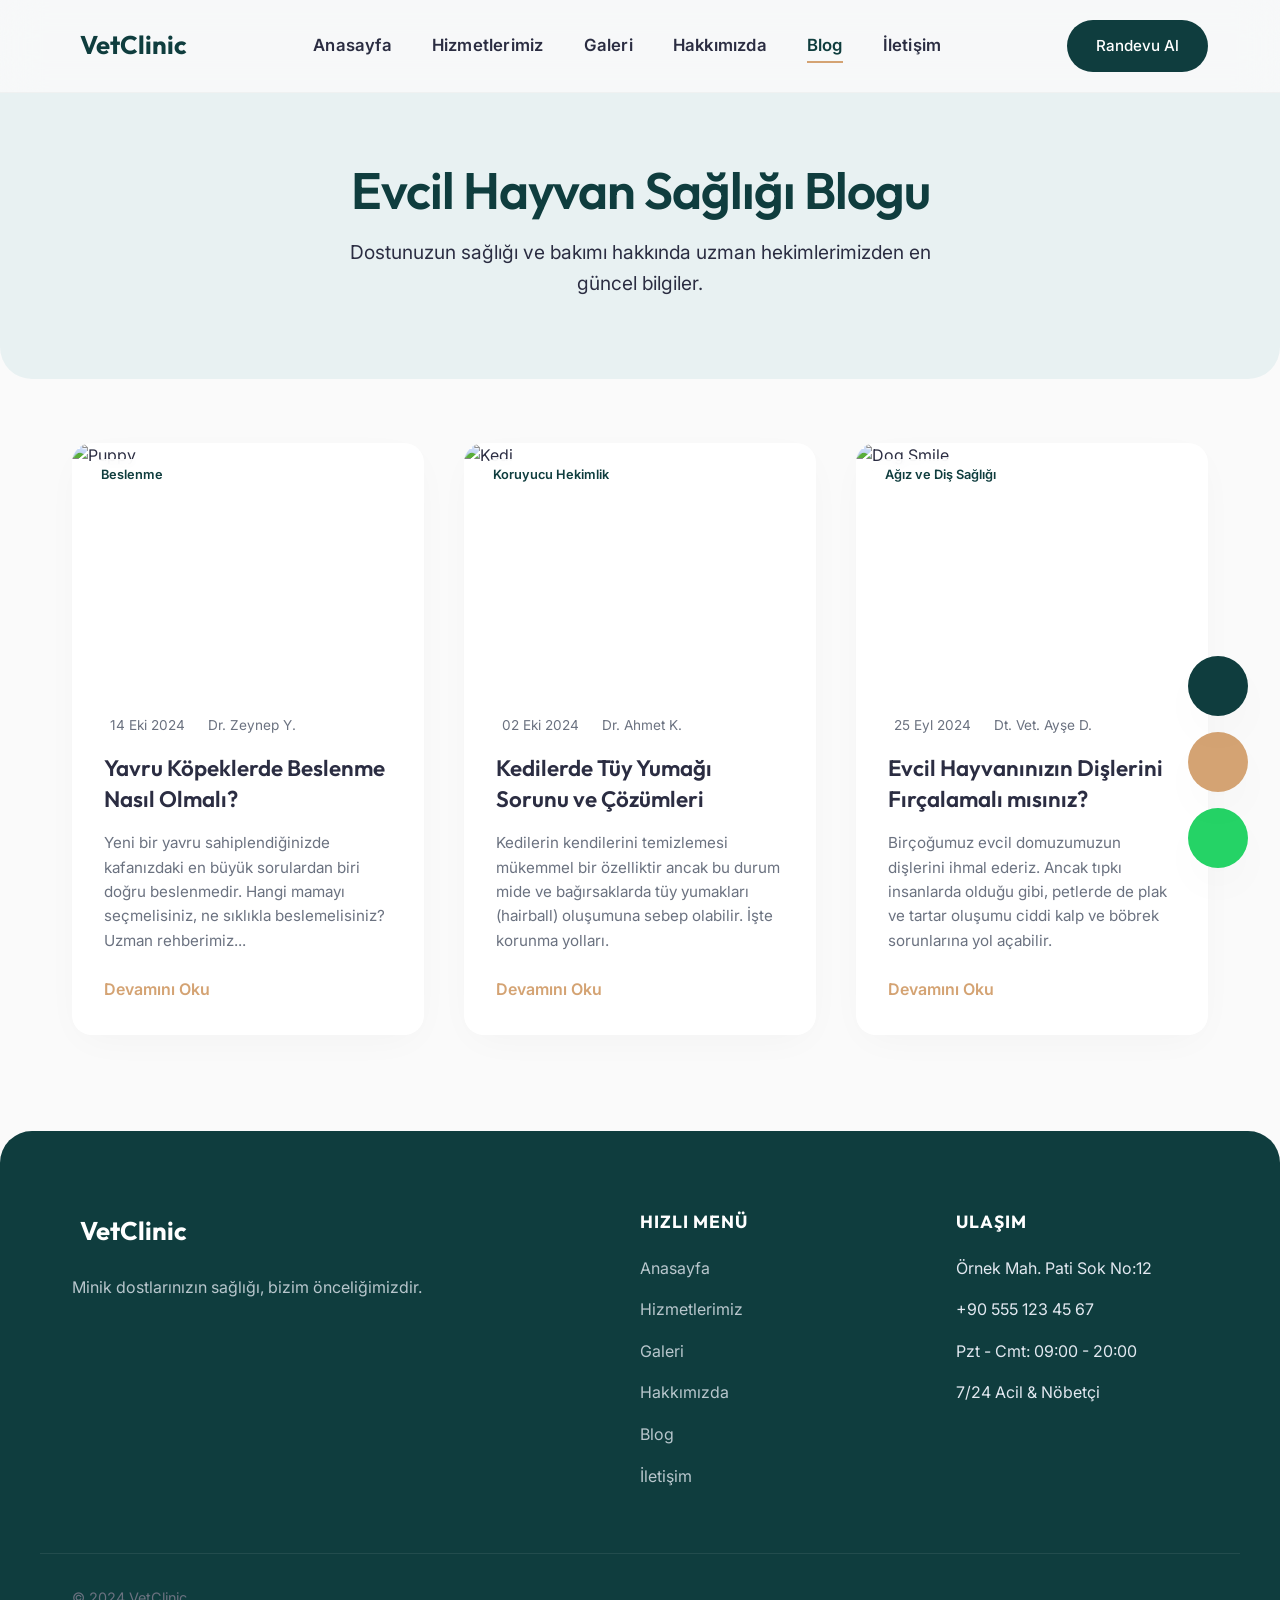
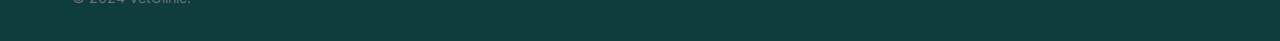
==== commit 24bcfd59: "Footer guncellemesi, çalışma saatleri eklemesi ve iletisim sayfası mobil mukemmelleştirme yapıldı" ====
--- a/blog.html
+++ b/blog.html
@@ -133,6 +133,8 @@
                 <ul>
                     <li><i class="ph ph-map-pin"></i> Örnek Mah. Pati Sok No:12</li>
                     <li><i class="ph ph-phone"></i> +90 555 123 45 67</li>
+                    <li><i class="ph ph-clock"></i> Pzt - Cmt: 09:00 - 20:00</li>
+                    <li><i class="ph ph-shield-check"></i> 7/24 Acil & Nöbetçi</li>
                 </ul>
             </div>
         </div>
--- a/style.css
+++ b/style.css
@@ -40,13 +40,14 @@
 
 /* --- RESET & GLOBAL --- */
 *, *::before, *::after { margin: 0; padding: 0; box-sizing: border-box; }
-html { scroll-behavior: smooth; font-size: 16px; }
+html { scroll-behavior: smooth; font-size: 16px; overflow-x: hidden; width: 100vw; }
 body {
     font-family: var(--font-body);
     color: var(--text-main);
     background-color: var(--bg-color);
     line-height: 1.6;
     overflow-x: hidden;
+    width: 100%;
     -webkit-font-smoothing: antialiased;
 }
 h1, h2, h3, h4, h5, h6 { font-family: var(--font-heading); font-weight: 600; line-height: 1.2; color: var(--text-main); }
@@ -88,160 +89,236 @@
 .nav-links a:hover::after, .nav-links a.active::after { width: 100%; }
 .menu-toggle { display: none; background: none; border: none; font-size: 2rem; color: var(--primary); cursor: pointer; }
 
-/* Mobile Menu */
+/* Premium Drawer Mobile Menu */
 .mobile-menu {
-    position: fixed; top: 0; right: -100%; width: 100%; height: 100vh;
-    background-color: var(--bg-color); display: flex; flex-direction: column; justify-content: center; align-items: center;
-    z-index: 2000; transition: right var(--transition-smooth);
-}
-.mobile-menu.active { right: 0; }
-.close-menu { position: absolute; top: 2rem; right: 2rem; background: none; border: none; font-size: 2.5rem; cursor: pointer; color: var(--text-main); }
-.mobile-nav-links { display: flex; flex-direction: column; gap: 1.5rem; text-align: center; }
-.mobile-nav-links a { font-size: 1.5rem; font-family: var(--font-heading); font-weight: 600; color: var(--text-main); }
-.mobile-nav-links a:hover { color: var(--primary); }
-
-/* --- HERO SECTION (Happy Pet Redesign) --- */
-.hero {
-    position: relative; 
-    min-height: 100vh; 
-    display: flex; 
-    align-items: center; 
-    padding-top: 6rem;
-    padding-bottom: 3rem;
-    background-color: var(--bg-color); 
+    position: fixed; top: 0; left: -100%; width: 85%; height: 100vh;
+    background: rgba(255, 255, 255, 0.95);
+    backdrop-filter: blur(15px); -webkit-backdrop-filter: blur(15px);
+    border-right: 1px solid var(--border-color); box-shadow: 20px 0 40px rgba(0,0,0,0.08);
+    display: flex; flex-direction: column; justify-content: flex-start; align-items: flex-start;
+    padding: 6rem 2rem 2rem; z-index: 2000; transition: left 0.4s cubic-bezier(0.22, 1, 0.36, 1);
+}
+.mobile-menu.active { left: 0; }
+.close-menu { position: absolute; top: 1.5rem; right: 1.5rem; background: var(--primary-light); border: none; color: var(--primary); font-size: 1.6rem; cursor: pointer; width: 45px; height: 45px; border-radius: 50%; display: flex; align-items: center; justify-content: center; transition: all 0.3s; }
+.close-menu:hover { background: var(--primary); color: #fff; transform: rotate(90deg); }
+.mobile-nav-links { display: flex; flex-direction: column; gap: 0; text-align: left; width: 100%; }
+.mobile-nav-links a { font-size: 1.3rem; font-family: var(--font-heading); font-weight: 600; color: var(--text-main); padding: 1.2rem 0; width: 100%; border-bottom: 1px solid var(--border-color); display: block; border-radius: 0; transition: all var(--transition-fast); }
+.mobile-nav-links a:hover, .mobile-nav-links a.active { color: var(--primary); background: transparent; transform: translateX(10px); border-color: transparent; }
+
+/* --- COMPOSITE HERO (Arch & Badges) --- */
+.composite-hero {
+    position: relative;
+    padding: 10rem 0 5rem;
+    min-height: 100vh;
+    display: flex;
+    align-items: center;
+    background: linear-gradient(135deg, #fdfbfb 0%, #f0f4f8 100%);
     overflow: hidden;
 }
-.hero-container-split {
+.composite-hero::before {
+    content: ''; position: absolute; left: -10%; top: 10%; width: 500px; height: 500px;
+    background: radial-gradient(circle, rgba(15, 61, 62, 0.04) 0%, transparent 70%);
+}
+.composite-hero::after {
+    content: ''; position: absolute; right: -5%; bottom: 10%; width: 600px; height: 600px;
+    background: radial-gradient(circle, rgba(212, 163, 115, 0.05) 0%, transparent 60%);
+}
+.composite-container {
     display: grid;
-    grid-template-columns: 1.1fr 0.9fr; 
+    grid-template-columns: 1.15fr 0.85fr;
+    gap: 2rem;
     align-items: center;
-    gap: 4rem; 
-    width: 100%;
     position: relative;
-    z-index: 2;
-}
-.hero-left {
-    display: flex;
-    flex-direction: column;
-    align-items: flex-start;
-    padding-right: 1rem;
     z-index: 10;
 }
-.text-orange { color: #FF6A3D; }
-.modern-title {
-    font-size: clamp(3rem, 5vw, 4.5rem);
-    letter-spacing: -1px;
-    line-height: 1.05;
-    color: var(--text-main);
+.hero-content-left {
+    padding-right: 2rem;
+}
+.hero-display-title {
+    font-family: var(--font-heading);
+    font-size: clamp(2.8rem, 4.5vw, 4.2rem);
+    font-weight: 800;
+    line-height: 1.18;
+    color: var(--primary);
     margin-bottom: 1.5rem;
-    font-weight: 800;
-}
-.hero-info-box {
+    letter-spacing: -1.5px;
+}
+.title-img-pill {
+    display: inline-block;
+    width: 130px;
+    height: 60px;
+    border-radius: 80px;
+    overflow: hidden;
+    vertical-align: middle;
+    margin: 0 0.5rem;
+    box-shadow: 0 10px 20px rgba(0,0,0,0.1);
+    transform: translateY(-4px);
+    border: 4px solid #fff;
+}
+.title-img-pill img { width: 100%; height: 100%; object-fit: cover; }
+
+.hero-main-desc {
+    font-size: 1.15rem;
+    line-height: 1.6;
+    color: var(--text-muted);
+    margin-bottom: 2.8rem;
+    max-width: 520px;
+}
+.hero-action-buttons {
     display: flex;
     align-items: center;
     gap: 1.5rem;
-    margin-bottom: 1.2rem;
-    background: var(--surface);
-    padding: 1.5rem;
-    border-radius: 20px;
-    box-shadow: var(--shadow-soft);
-    border-left: 5px solid #FF6A3D; 
-    max-width: 500px;
-}
-.info-icon-wrapper {
-    font-size: 2.8rem;
-    color: var(--primary);
-    display: flex;
-    align-items: center;
-    justify-content: center;
-    padding-right: 1.5rem;
-    border-right: 1px solid rgba(0,0,0,0.1);
-}
-.info-text h4 { font-weight: 700; margin-bottom: 0.3rem; font-size: 1.15rem; color: var(--text-main); }
-.info-text p { font-size: 0.95rem; line-height: 1.5; color: var(--text-muted); font-weight: 500; }
-
-.slider-dots { display: flex; gap: 0.6rem; margin-bottom: 1.5rem; margin-left: 0.5rem; }
-.slider-dots .dot { width: 10px; height: 10px; border-radius: 50%; background-color: rgba(0,0,0,0.15); transition: 0.3s; }
-.slider-dots .dot.active { background-color: #FF6A3D; transform: scale(1.2); }
-
-/* The Custom Bone Button */
-.btn-wrap { padding: 10px 20px; margin-left: -20px; }
-.btn-bone {
-    position: relative;
-    background: #FF6A3D;
-    color: #fff;
-    padding: 1.1rem 2.8rem;
-    font-size: 1.15rem;
-    font-weight: 700;
-    border-radius: 12px;
+}
+.btn-pill-primary {
     display: inline-flex;
     align-items: center;
+    background-color: #3182CE; /* Vibrant Blue from reference */
+    color: #fff;
+    padding: 1.1rem 2.5rem;
+    border-radius: 50px;
+    font-weight: 700;
+    font-size: 1.05rem;
+    transition: all 0.3s ease;
+    box-shadow: 0 8px 20px rgba(49, 130, 206, 0.3);
+}
+.btn-pill-primary:hover { transform: translateY(-3px); box-shadow: 0 12px 25px rgba(49, 130, 206, 0.4); color: #fff; text-decoration: none; }
+
+.btn-pill-white {
+    display: inline-flex;
+    align-items: center;
+    gap: 0.6rem;
+    background-color: #fff;
+    color: var(--text-main);
+    padding: 1.1rem 2.5rem;
+    border-radius: 50px;
+    font-weight: 700;
+    font-size: 1.05rem;
+    transition: all 0.3s ease;
+    box-shadow: 0 8px 20px rgba(0,0,0,0.06);
+}
+.btn-pill-white:hover { transform: translateY(-3px); box-shadow: 0 12px 25px rgba(0,0,0,0.1); text-decoration: none; }
+.btn-pill-white i { color: var(--primary); font-size: 1.4rem; }
+
+/* --- HERO STATS --- */
+.hero-stats {
+    display: flex;
+    align-items: center;
+    gap: 2.5rem;
+    margin-top: 3.5rem;
+}
+.stat-item {
+    display: flex;
+    flex-direction: column;
+}
+.stat-number {
+    font-size: 2.5rem;
+    font-weight: 800;
+    font-family: var(--font-heading);
+    color: var(--primary);
+    line-height: 1;
+}
+.stat-plus { font-size: 2rem; font-weight: 800; color: var(--secondary); margin-left: 2px; }
+.stat-label {
+    font-size: 0.95rem;
+    color: var(--text-muted);
+    font-weight: 600;
+    margin-top: 0.4rem;
+}
+.stat-divider {
+    width: 2px;
+    height: 45px;
+    background-color: var(--border-color);
+}
+
+/* Right Visual Arch Setup */
+.hero-visual-right {
+    position: relative;
+    display: flex;
     justify-content: center;
-    transition: transform var(--transition-fast), box-shadow var(--transition-fast);
-    transform: rotate(-3deg);
-    cursor: pointer;
-    box-shadow: 0 10px 25px rgba(255, 106, 61, 0.4);
-}
-.btn-bone:hover { transform: rotate(0deg) scale(1.05); color: #fff; box-shadow: 0 15px 35px rgba(255, 106, 61, 0.5); }
-.btn-bone::before, .btn-bone::after {
-    content: "";
-    position: absolute;
-    width: 32px;
-    height: 32px;
-    background: #FF6A3D;
-    border-radius: 50%;
-    z-index: -1;
-}
-.btn-bone::before { left: -14px; top: -2px; box-shadow: 0 24px 0 0 #FF6A3D; }
-.btn-bone::after { right: -14px; top: -2px; box-shadow: 0 24px 0 0 #FF6A3D; }
-
-/* The Organic Blob Image Mask */
-.hero-right {
+    align-items: flex-end;
+    height: 650px;
+}
+.arch-image-container {
     position: relative;
-    height: 80vh; 
-    min-height: 550px;
-    display: flex;
-    justify-content: flex-end;
-    align-items: center;
-    /* This makes it extend smoothly to the right limit without affecting left side */
-    width: calc(100% + (50vw - 50%)); 
-}
-@keyframes blob-organic {
-    0%   { border-radius: 60% 40% 30% 70% / 60% 30% 70% 40%; }
-    50%  { border-radius: 40% 60% 70% 30% / 40% 60% 40% 60%; }
-    100% { border-radius: 60% 40% 30% 70% / 60% 30% 70% 40%; }
-}
-.blob-mask {
-    position: relative;
-    width: 100%;
-    height: 95%;
-    overflow: hidden;
-    /* Soft premium shadow */
-    box-shadow: -20px 20px 60px rgba(15, 61, 62, 0.12);
-    /* Morphing animation for amazing fluid effect */
-    border-radius: 60% 40% 30% 70% / 60% 30% 70% 40%;
-    animation: blob-organic 12s ease-in-out infinite;
-    /* To ensure image scales beautifully */
-    transform: translateZ(0); 
-}
-.running-dog-img {
+    width: 85%;
+    height: 100%;
+    /* Create the Arch */
+    border-radius: 500px 500px 0 0;
+    background-color: var(--primary);
+    box-shadow: 0 25px 50px rgba(15, 61, 62, 0.15);
+}
+.arch-img-person {
     width: 100%;
     height: 100%;
     object-fit: cover;
-    object-position: center 10%; 
-    transition: transform 0.5s;
-}
-
+    object-position: center top;
+    border-radius: 500px 500px 0 0;
+    opacity: 0.95;
+    transition: transform 0.3s;
+}
+
+/* Floating Badges */
+.floating-badge {
+    position: absolute;
+    background: #ffffff;
+    border-radius: 50px;
+    padding: 0.7rem 1.6rem 0.7rem 0.7rem;
+    display: flex;
+    align-items: center;
+    gap: 0.8rem;
+    box-shadow: 0 12px 35px rgba(0,0,0,0.1);
+    animation: float-badge 5s ease-in-out infinite;
+    z-index: 5;
+    white-space: nowrap;
+}
+.badge-1 { top: 35%; left: -20%; animation-delay: 0s; padding-left: 0.7rem; }
+.badge-2 { bottom: 15%; left: -10%; animation-delay: 1.5s; padding-left: 0.7rem; }
+.badge-3 { bottom: 25%; right: -25%; animation-delay: 3s; padding-left: 0.7rem; }
+
+@keyframes float-badge {
+    0% { transform: translateY(0); }
+    50% { transform: translateY(-12px); }
+    100% { transform: translateY(0); }
+}
+.badge-avatar {
+    width: 44px; height: 44px; border-radius: 50%; object-fit: cover;
+}
+.badge-icon-box {
+    width: 44px; height: 44px; border-radius: 50%; display: flex; align-items: center; justify-content: center; font-size: 1.4rem; color: #fff;
+}
+.bg-orange { background-color: #FF6A3D; }
+.bg-teal { background-color: var(--primary); }
+.badge-text { display: flex; flex-direction: column; }
+.badge-text strong { font-size: 0.95rem; color: var(--text-main); font-family: var(--font-heading); line-height: 1.2; }
+.badge-text span { font-size: 0.8rem; color: var(--text-muted); }
+
+/* Abstract Decorative Icons */
+.abstract-paw-1 { position: absolute; top: 10%; left: 0; font-size: 4rem; color: #3182CE; animation: float-badge 6s infinite alternate; }
+.abstract-paw-2 { position: absolute; bottom: 40%; right: -15%; font-size: 3rem; color: #48BB78; opacity: 0.7; animation: float-badge 4s infinite alternate-reverse; transform: rotate(15deg); }
+
+@media (max-width: 1100px) {
+    .badge-1 { left: -10%; }
+    .badge-3 { right: -10%; }
+}
 @media (max-width: 992px) {
-    .hero-container-split { grid-template-columns: 1fr; gap: 4rem; padding-top: 4rem; }
-    .hero-right { height: 50vh; min-height: 400px; width: 100%; margin-right: 0; order: -1; } /* Image on top */
-    .blob-mask { animation: none; border-radius: 0 0 40% 40% / 0 0 15% 15%; width: 100%; height: 100%; }
-    .hero-left { padding-right: 0; align-items: center; text-align: center; margin: 0 auto; }
-    .modern-title { font-size: 3.2rem; }
-    .info-icon-wrapper { border-right: none; padding-right: 0; margin-bottom: 1rem; border-bottom: 1px solid rgba(0,0,0,0.1); padding-bottom: 1rem; }
-    .hero-info-box { flex-direction: column; text-align: center; border-left: none; border-top: 5px solid #FF6A3D; }
-    .btn-wrap { margin-left: 0; margin-top: 1rem; }
-}
+    .composite-container { grid-template-columns: 1fr; gap: 4rem; text-align: center; }
+    .hero-content-left { padding-right: 0; display: flex; flex-direction: column; align-items: center; }
+    .hero-action-buttons { justify-content: center; }
+    .hero-visual-right { height: 500px; margin-top: 2rem; }
+    .arch-image-container { width: 65%; }
+    .badge-1 { left: -5%; }
+    .badge-2 { left: -5%; }
+    .badge-3 { right: -5%; }
+}
+@media (max-width: 576px) {
+    .title-img-pill { display: none; } /* Hide inline image to save space on mobile */
+    .hero-action-buttons { flex-direction: column; width: 100%; }
+    .hero-action-buttons a { width: 100%; justify-content: center; }
+    .arch-image-container { width: 90%; }
+    .badge-3 { display: none; } /* Hide one badge to avoid overcrowding */
+}
+
+
 
 /* --- PAGE HEADER (Subpages) --- */
 .page-header {
@@ -277,7 +354,7 @@
 .testimonials-section {
     background-color: var(--primary-light);
     overflow: hidden; /* Prevent horizontal scrollbar on body */
-    padding: 6rem 0;
+    padding: 2.5rem 0;
 }
 .testimonials-ticker {
     --gap: 2rem;
@@ -287,6 +364,7 @@
     gap: var(--gap);
     /* Soft fade mask on the edges */
     -webkit-mask-image: linear-gradient(90deg, transparent, #000 5%, #000 95%, transparent);
+    mask-image: linear-gradient(90deg, transparent, #000 5%, #000 95%, transparent);
 }
 .testimonials-track {
     flex-shrink: 0;
@@ -297,25 +375,22 @@
     min-width: 100%;
     animation: marquee 35s linear infinite;
 }
-.testimonials-track:hover {
-    /* Pause on hover if you want: animation-play-state: paused; */
-}
 .testimonial-card {
-    width: 350px;
+    width: 250px;
     background-color: var(--surface);
-    padding: 2rem;
+    padding: 1.25rem;
     border-radius: var(--radius-md);
     box-shadow: var(--shadow-soft);
     display: flex;
     flex-direction: column;
     justify-content: space-between;
-    gap: 1.2rem;
+    gap: 0.8rem;
     flex-shrink: 0;
     border: 1px solid rgba(15, 61, 62, 0.05); /* Slight border for more definition */
 }
-.testimonial-card .rating i { color: var(--secondary); font-size: 1rem; }
+.testimonial-card .rating i { color: var(--secondary); font-size: 0.9rem; }
 .testimonial-card .quote {
-    font-size: 0.95rem;
+    font-size: 0.88rem;
     font-style: italic;
     color: var(--text-main);
     line-height: 1.6;
@@ -323,11 +398,11 @@
 .client-info strong {
     display: block;
     color: var(--primary);
-    font-size: 1.1rem;
-    margin-bottom: 0.2rem;
+    font-size: 1rem;
+    margin-bottom: 0.1rem;
 }
 .client-info span {
-    font-size: 0.9rem;
+    font-size: 0.8rem;
     color: var(--text-muted);
 }
 @keyframes marquee {
@@ -336,7 +411,7 @@
 }
 
 @media (max-width: 768px) {
-    .testimonial-card { width: 320px; padding: 1.8rem; }
+    .testimonial-card { width: 230px; padding: 1rem; }
 }
 
 /* --- MAP SECTION --- */
@@ -404,6 +479,7 @@
 .grid-wide { grid-column: span 2; }
 @media(max-width: 768px) {
     .grid-wide { grid-column: span 1; }
+    .grid-tall { grid-row: span 1; }
 }
 
 /* --- BLOG --- */
@@ -500,6 +576,13 @@
 .about-features li { display: flex; align-items: center; gap: 1rem; font-weight: 500; font-size: 1.1rem; }
 .about-features i { color: var(--secondary); font-size: 1.5rem; }
 
+/* --- TEAM PREVIEW --- */
+.team-grid { display: grid; grid-template-columns: repeat(auto-fit, minmax(280px, 1fr)); gap: 3rem; }
+.team-member { text-align: center; }
+.team-img { width: 200px; height: 200px; border-radius: 50%; object-fit: cover; margin: 0 auto 1.5rem; box-shadow: var(--shadow-hover); }
+.team-name { color: var(--primary); font-size: 1.4rem; }
+.team-role { margin-top: 0.5rem; font-weight: 500; color: var(--text-muted); }
+
 .contact-container { display: grid; grid-template-columns: 1fr 1fr; gap: 5rem; align-items: start; }
 .info-items { display: flex; flex-direction: column; gap: 2.5rem; margin-top: 2rem; }
 .info-item { display: flex; gap: 1.5rem; align-items: flex-start; }
@@ -517,18 +600,18 @@
 .form-group input:focus, .form-group textarea:focus { outline: none; border-color: var(--primary); background-color: var(--surface); box-shadow: 0 0 0 4px var(--primary-light); }
 
 /* --- FOOTER --- */
-.footer { background-color: var(--primary); color: white; padding-top: 5rem; border-radius: var(--radius-lg) var(--radius-lg) 0 0; }
+.footer { background-color: var(--primary); color: #E2E8F0; padding-top: 5rem; border-radius: var(--radius-lg) var(--radius-lg) 0 0; }
 .footer-container { display: grid; grid-template-columns: 2fr 1fr 1fr; gap: 4rem; margin-bottom: 4rem; }
 .footer-brand .logo { color: white; margin-bottom: 1.5rem; }
-.footer-brand p { color: rgba(255,255,255,0.7); max-width: 350px; margin-bottom: 2rem; }
+.footer-brand p { color: rgba(226, 232, 240, 0.8); max-width: 350px; margin-bottom: 2rem; }
 .social-links { display: flex; gap: 1rem; }
-.social-links a { width: 45px; height: 45px; background-color: rgba(255,255,255,0.1); border-radius: 50%; display: flex; align-items: center; justify-content: center; font-size: 1.25rem; transition: all var(--transition-fast); color: white; }
+.social-links a { width: 45px; height: 45px; background-color: rgba(255, 255, 255, 0.08); border-radius: 50%; display: flex; align-items: center; justify-content: center; font-size: 1.25rem; transition: all var(--transition-fast); color: white; }
 .social-links a:hover { background-color: var(--secondary); transform: translateY(-3px); color: var(--primary); }
-.footer-links h4 { font-size: 1.2rem; margin-bottom: 1.5rem; color: white; }
+.footer-links h4 { font-size: 1.1rem; margin-bottom: 1.5rem; color: white; text-transform: uppercase; letter-spacing: 1px; font-weight: 700; }
 .footer-links ul { list-style: none; display: flex; flex-direction: column; gap: 1rem; }
-.footer-links a { color: rgba(255,255,255,0.7); }
-.footer-links a:hover { color: var(--secondary); }
-.footer-bottom { border-top: 1px solid rgba(255,255,255,0.1); padding: 2rem var(--container-padding); display: flex; justify-content: space-between; align-items: center; color: rgba(255,255,255,0.5); font-size: 0.95rem; }
+.footer-links a { color: rgba(226, 232, 240, 0.8); transition: color 0.3s ease; }
+.footer-links a:hover { color: white; }
+.footer-bottom { border-top: 1px solid rgba(255, 255, 255, 0.08); padding: 2rem var(--container-padding); display: flex; justify-content: space-between; align-items: center; color: rgba(226, 232, 240, 0.5); font-size: 0.9rem; }
 
 /* --- ANIMATIONS --- */
 .fade-up { opacity: 0; transform: translateY(40px); transition: opacity 0.8s cubic-bezier(0.22, 1, 0.36, 1), transform 0.8s cubic-bezier(0.22, 1, 0.36, 1); will-change: opacity, transform; }
@@ -536,6 +619,16 @@
 .stagger-1 { transition-delay: 0.1s; } .stagger-2 { transition-delay: 0.2s; } .stagger-3 { transition-delay: 0.3s; }
 
 /* --- RESPONSIVE --- */
+.mobile-only-stats { display: none; }
+.mobile-only-stats-inline { display: none; }
+.show-on-mobile { display: none !important; }
+.show-inline-on-mobile { display: none !important; }
+
+/* Services Views Toggle */
+.mobile-services-view { display: none; }
+.desktop-services-view { display: block; }
+
+
 @media (max-width: 1024px) {
     .about-container, .contact-container { grid-template-columns: 1fr; gap: 3rem; }
     .about-image-wrapper { max-width: 600px; margin: 0 auto; }
@@ -544,19 +637,440 @@
     .nav-links { gap: 1rem; }
 }
 @media (max-width: 768px) {
+    :root { --container-padding: 1.25rem; }
+    body { font-size: 15px; }
+
+    .mobile-services-view { display: block !important; }
+    .desktop-services-view { display: none !important; }
+
     .nav-links, .navbar .btn-primary { display: none; }
     .menu-toggle { display: block; }
-    .hero-bg { background-position: center; }
-    .hero-overlay { background: linear-gradient(180deg, rgba(250,250,250,0.6) 0%, rgba(250,250,250,1) 80%); }
-    .hero-content { align-items: center; text-align: center; }
-    .hero-buttons { justify-content: center; }
-    .footer-container { grid-template-columns: 1fr; }
-    .footer-bottom { flex-direction: column; gap: 1rem; text-align: center; }
-    .contact-form-wrapper { padding: 2rem; }
-    .page-header { padding: 8rem 0 3rem; }
-    
-    /* Adapt floating actions on mobile */
-    .floating-actions { right: 1rem; bottom: 1rem; gap: 0.6rem; }
-    .action-btn { width: 50px; height: 50px; font-size: 1.5rem; }
-    .action-btn::after { display: none; } /* Hide tooltip to avoid touch issue */
-}
+    .navbar { padding: 0.85rem 0; }
+    
+    .mobile-services-view .service-content p {
+        display: -webkit-box;
+        -webkit-line-clamp: 2;
+        line-clamp: 2;
+        -webkit-box-orient: vertical;
+        overflow: hidden;
+        margin-bottom: 0.5rem;
+    }
+
+    .composite-hero { 
+        padding: 6rem 1rem 3rem; 
+        min-height: 95vh; 
+        display: flex; flex-direction: column; align-items: center; justify-content: center;
+        background: linear-gradient(rgba(0, 0, 0, 0.4), rgba(0, 0, 0, 0.4)), url('images/cute_vet_puppy.png') no-repeat center top / cover !important; 
+    }
+    .composite-hero::before, .composite-hero::after { display: none; }
+    .hero-content-left { display: flex; flex-direction: column; align-items: center; text-align: center; width: 100%; justify-content: center; min-height: 50vh; }
+    .hero-display-title { font-size: 2rem; line-height: 1.35; margin-bottom: 1rem; color: #ffffff !important; text-shadow: 0 4px 15px rgba(0, 0, 0, 0.4); }
+    .hero-display-title br { display: none; }
+    .hero-main-desc { font-size: 0.95rem; line-height: 1.5; margin-bottom: 2.5rem; color: rgba(255,255,255,0.95) !important; text-shadow: 0 2px 5px rgba(0,0,0,0.6); }
+    
+    .hero-action-buttons { display: flex; flex-direction: column; width: 100%; align-items: center; gap: 1.2rem; }
+    .btn-pill-primary { 
+        background-color: #10b981 !important; 
+        color: white !important;
+        font-weight: 600; 
+        box-shadow: 0 8px 25px rgba(16, 185, 129, 0.4) !important; 
+    }
+    .btn-pill-primary, .btn-pill-white { width: max-content; min-width: 180px; justify-content: center; padding: 1.15rem 2.2rem; border-radius: 50px; font-size: 0.95rem; letter-spacing: 0.5px; }
+    .hide-on-mobile { display: none !important; }
+    .show-on-mobile { display: flex !important; margin-top: 0; }
+    .show-inline-on-mobile { display: inline !important; }
+    
+    /* Inline Mobile Stats built directly into dark overlay */
+    .mobile-only-stats-inline { 
+        display: flex !important; width: 100%; justify-content: space-between; 
+        margin-top: 1rem; padding: 1rem 0.5rem; gap: 0.5rem;
+        background: transparent; border: none; box-shadow: none; backdrop-filter: none; -webkit-backdrop-filter: none;
+    }
+    .inline-stat { display: flex; flex-direction: column; align-items: center; flex: 1; }
+    .inline-num { font-size: 1.95rem; font-weight: 800; color: #fff; line-height: 1; font-family: var(--font-heading); text-shadow: 0 2px 10px rgba(0,0,0,0.2); }
+    .inline-num-sub { font-size: 1.1rem; color: var(--secondary); font-weight: 700; margin-left: 2px; }
+    .inline-text { font-size: 0.72rem; color: rgba(255,255,255,0.85); margin-top: 0.6rem; text-align: center; font-weight: 600; letter-spacing: 1.2px; text-transform: uppercase; }
+    
+    .hero-stats { display: none !important; }
+    .hero-visual-right { display: none !important; }
+
+    /* Custom Mobile Image-based App Stats Cards */
+    .mobile-only-stats { display: block !important; padding: 1.5rem 0 0.5rem; overflow: hidden; }
+    .mobile-services-btn-wrap { text-align: center; margin-top: 1.5rem; }
+    
+    .mobile-only-stats .container { display: flex; flex-direction: column; gap: 1rem; }
+    .stat-card {
+        display: flex; align-items: center; justify-content: flex-start;
+        position: relative; overflow: hidden;
+        padding: 1.2rem 1.5rem; border-radius: 16px;
+        border: 2px solid;
+    }
+    .card-blue { border-color: #0ea5e9; background-color: #f0f9ff; color: #0c4a6e; }
+    .card-orange { border-color: #f59e0b; background-color: #fff7ed; color: #78350f; }
+    .card-green { border-color: #10b981; background-color: #f0fdf4; color: #14532d; }
+    
+    .card-blue .icon-left, .card-blue .stat-num { color: #0284c7; }
+    .card-orange .icon-left, .card-orange .stat-num { color: #ea580c; }
+    .card-green .icon-left, .card-green .stat-num { color: #16a34a; }
+
+    .icon-left { font-size: 2.8rem; margin-right: 1.2rem; z-index: 2; }
+    .stat-content { display: flex; flex-direction: column; z-index: 2; }
+    .stat-num { font-size: 2.2rem; font-weight: 800; font-family: var(--font-heading); line-height: 1; }
+    .stat-text { font-size: 1.05rem; font-weight: 500; opacity: 0.8; }
+    
+    .bg-paw { position: absolute; right: -25px; top: 50%; transform: translateY(-50%) rotate(-15deg); font-size: 11rem; color: rgba(0,0,0,0.035); z-index: 1; pointer-events: none; }
+    
+    /* Floating Framer-Style Footer Overhaul for Mobile */
+    .footer { margin: 1.5rem 1rem 1.5rem; padding: 2.5rem 1.5rem 1.5rem; border-radius: 30px; box-shadow: 0 15px 40px rgba(0,0,0,0.15); }
+    .footer-container { gap: 1.5rem; grid-template-columns: 1fr 1fr; text-align: left; align-items: start; justify-items: start; margin-bottom: 2rem; }
+    .footer-brand { grid-column: span 2; display: flex; flex-direction: column; align-items: flex-start; text-align: left; }
+    .footer-brand .logo { justify-content: flex-start; margin-bottom: 0.8rem; }
+    .footer-brand p { margin: 0 0 1.5rem; font-size: 0.9rem; max-width: 100%; opacity: 0.85; }
+    .social-links { justify-content: flex-start; width: 100%; gap: 1rem; }
+    .social-links a { width: 45px; height: 45px; font-size: 1.2rem; background: rgba(255,255,255,0.08); }
+    .social-links a:hover { background: var(--secondary); transform: translateY(-4px); }
+    .footer-links h4 { margin-bottom: 1rem; font-size: 1.05rem; letter-spacing: 0.5px; opacity: 0.9; }
+    .footer-links ul { align-items: flex-start; gap: 1rem; }
+    
+    .footer-bottom { flex-direction: column; gap: 0.8rem; text-align: center; padding: 1.5rem 0 0; font-size: 0.8rem; border-top: 1px solid rgba(255,255,255,0.1); opacity: 0.7; }
+    
+    .contact-form-wrapper { padding: 1.5rem; border-radius: 20px; }
+    .page-header { padding: 7rem 0 0.5rem; }
+    .page-header + .services { padding-top: 0.5rem !important; }
+    .section-title { font-size: 1.9rem; margin-bottom: 0.8rem; line-height: 1.2; }
+    .section-header { margin-bottom: 2rem; text-align: center; }
+    .section-header p { font-size: 0.95rem; line-height: 1.5; padding: 0 1rem; }
+    .map-container { min-height: 250px !important; height: 250px !important; border-radius: 20px; }
+    
+    /* App-like subpages mobile optimizations */
+    .about-container { gap: 1.5rem; text-align: center; }
+    .about-image { border-radius: 20px; }
+    .about-headline { font-size: 1.6rem; color: var(--primary); font-weight: 700; margin-bottom: 2rem; line-height: 1.25; }
+    .about-features { gap: 1rem; margin-top: 2.5rem; }
+    .about-features li { 
+        justify-content: flex-start; font-size: 1rem; text-align: left; 
+        background: var(--surface); padding: 1.2rem; border-radius: 20px; 
+        box-shadow: 0 4px 20px rgba(0,0,0,0.04); border: 1px solid rgba(0,0,0,0.03); 
+        transition: transform 0.3s ease;
+    }
+    .about-features li:active { transform: scale(0.98); }
+    .about-features i { font-size: 1.8rem; }
+    .floating-badge { 
+        bottom: -20px; right: auto; left: 50%; transform: translateX(-50%); 
+        width: 85%; padding: 1rem 1.5rem; border-radius: 60px; 
+        font-size: 0.95rem; justify-content: center; background: var(--primary); color: white;
+        box-shadow: 0 10px 30px rgba(15, 61, 62, 0.2); border: none;
+    }
+    .floating-badge i { font-size: 1.8rem; color: var(--secondary); }
+    
+    .team-grid { gap: 1.5rem; grid-template-columns: 1fr 1fr; }
+    .team-img { width: 120px; height: 120px; }
+    
+    .contact-container { gap: 2.5rem; grid-template-columns: 1fr; width: 100%; max-width: 100%; padding: 0; }
+    .info-items { gap: 1rem; align-items: center; text-align: left; flex-direction: column; width: 100%; }
+    .info-item { 
+        flex-direction: row; gap: 1.5rem; align-items: center; width: 100%; 
+        border: 1px solid var(--border-color); padding: 1.5rem; border-radius: 24px; 
+        box-shadow: 0 10px 30px rgba(0,0,0,0.03); background: var(--surface); 
+        margin: 0 auto;
+    }
+    .info-icon { width: 60px; height: 60px; font-size: 1.8rem; flex-shrink: 0; background: var(--primary-light); color: var(--primary); border-radius: 18px; display: flex; align-items: center; justify-content: center; }
+    .info-item h4 { margin-bottom: 0.35rem; font-size: 1.15rem; font-weight: 800; color: var(--primary); letter-spacing: -0.5px; }
+    .info-item p { margin: 0; font-size: 0.95rem; line-height: 1.5; color: var(--text-muted); }
+    .contact-form-wrapper { 
+        padding: 3rem 1.5rem !important; border-radius: 36px; 
+        border: 1px solid var(--border-color);
+        box-shadow: 0 30px 60px rgba(0,0,0,0.08) !important;
+        width: 100%; margin: 0 auto;
+    }
+    .contact-form-wrapper h3 { font-size: 2rem !important; text-align: center; margin-bottom: 2.5rem !important; font-weight: 800; letter-spacing: -1px; }
+    .form-group label { font-weight: 800; font-size: 0.8rem; color: var(--primary); margin-bottom: 0.6rem; text-transform: uppercase; letter-spacing: 1px; }
+    .form-group input, .form-group select, .form-group textarea {
+        background: #F9FAFB; border: 1.5px solid var(--border-color);
+        padding: 1.25rem 1.5rem; border-radius: 18px; font-size: 1.05rem;
+        transition: all 0.3s cubic-bezier(0.25, 0.46, 0.45, 0.94);
+    }
+    .form-group input:focus, .form-group select:focus, .form-group textarea:focus { 
+        border-color: var(--primary); background: #fff; transform: translateY(-2px);
+        box-shadow: 0 10px 20px rgba(15, 61, 62, 0.05);
+    }
+    .form-submit-wrapper button { 
+        height: 64px; border-radius: 20px !important; font-weight: 800; font-size: 1.15rem; 
+        transition: all 0.3s ease; box-shadow: 0 15px 35px rgba(15, 61, 62, 0.2);
+    }
+    .form-submit-wrapper button:active { transform: scale(0.97); }
+    
+    .map-container { 
+        border: 4px solid var(--surface) !important; 
+        box-shadow: 0 20px 40px rgba(0,0,0,0.1) !important; 
+        border-radius: 32px !important;
+        height: 350px !important;
+    }
+    
+    /* --- RE-DESIGNED GALLERY (PREMIUM) --- */
+    .gallery-grid { grid-template-columns: repeat(2, 1fr); gap: 1rem; grid-auto-rows: 240px; }
+    .gallery-item { border-radius: 24px; box-shadow: 0 10px 30px rgba(0,0,0,0.08); transition: transform 0.4s cubic-bezier(0.175, 0.885, 0.32, 1.275); }
+    .gallery-item:active { transform: scale(0.96); }
+    .gallery-item.grid-wide { grid-column: span 2; grid-row: span 1; height: 180px; }
+    .gallery-item.grid-tall { grid-row: span 2; }
+    .gallery-overlay { 
+        background: linear-gradient(to top, rgba(15, 61, 62, 0.9) 0%, transparent 60%); 
+        padding: 1.5rem; display: flex; align-items: flex-end; opacity: 1; /* Always visible on mobile for clarity */
+    }
+    .gallery-overlay h3 { 
+        font-size: 1rem; font-weight: 700; transform: translateY(0); color: white;
+        background: rgba(255, 255, 255, 0.1); backdrop-filter: blur(5px);
+        padding: 0.6rem 1.2rem; border-radius: 12px; border: 1px solid rgba(255,255,255,0.2);
+    }
+    
+    .blog-grid { grid-template-columns: 1fr; gap: 2rem; }
+    .blog-card { border-radius: 24px; box-shadow: 0 10px 30px rgba(0,0,0,0.04); }
+    .blog-image-wrap { height: 220px; }
+    .blog-content { padding: 1.8rem; }
+    
+    /* Footer Mobile Enhancement */
+    .footer { padding-top: 3rem; border-radius: 30px 30px 0 0; }
+    .footer-container { grid-template-columns: 1fr 1fr; gap: 2rem; margin-bottom: 2rem; }
+    .footer-brand { grid-column: 1 / -1; text-align: center; }
+    .footer-brand .logo { justify-content: center; font-size: 1.8rem; }
+    .footer-brand p { margin: 0 auto 1.5rem; font-size: 0.9rem; }
+    .footer-links h4 { font-size: 1.05rem; margin-bottom: 0.8rem; }
+    .footer-links ul { gap: 0.6rem; font-size: 0.9rem; }
+    .footer-bottom { padding: 1.5rem var(--container-padding); flex-direction: column; gap: 1rem; text-align: center; }
+    
+    /* Restore Stacked Classic Floating Icons */
+    .floating-actions { 
+        right: 1.5rem; bottom: 1.5rem; transform: none;
+        flex-direction: column; gap: 1rem;
+        background: transparent; backdrop-filter: none;
+        padding: 0; border-radius: 0; box-shadow: none;
+    }
+    .action-btn { width: 55px; height: 55px; font-size: 1.6rem; box-shadow: 0 8px 25px rgba(0,0,0,0.18); }
+    .action-btn::after { display: none; }
+    .action-loc { display: none !important; }
+    
+    /* Homepage Layout Reordering (Mobile Only) */
+    body { display: flex; flex-direction: column; }
+    .home-contact-section { order: 1; }
+    .quick-appointment { order: 2; margin-bottom: 0; padding-bottom: 3rem; }
+    .footer { order: 3; }
+}
+
+/* --- QUICK APPOINTMENT SECTION --- */
+.quick-appointment {
+    width: 100%;
+    overflow: hidden;
+    margin: 3rem 0;
+}
+.appointment-grid {
+    display: grid;
+    grid-template-columns: 1fr 1fr;
+    max-width: 100%;
+    margin: 0 auto;
+}
+.appointment-left {
+    position: relative;
+    background-color: var(--bg-color);
+    padding: 6rem 5rem 6rem 8vw;
+    color: var(--text-main);
+    display: flex;
+    flex-direction: column;
+    justify-content: center;
+}
+.appointment-wave-bg {
+    position: absolute;
+    bottom: -5px;
+    left: 0;
+    width: 100%;
+    z-index: 1;
+}
+.appointment-wave-bg svg {
+    width: 100%;
+    height: 150px;
+    display: block;
+}
+.appointment-form-content {
+    position: relative;
+    z-index: 2;
+    max-width: 600px;
+}
+.appointment-subtitle {
+    font-size: 0.95rem;
+    text-transform: uppercase;
+    letter-spacing: 1.5px;
+    font-weight: 700;
+    margin-bottom: 0.5rem;
+    display: block;
+    opacity: 0.9;
+}
+.appointment-title {
+    font-family: var(--font-heading);
+    font-size: clamp(2.5rem, 4vw, 3.2rem);
+    font-weight: 800;
+    line-height: 1.15;
+    margin-bottom: 2.5rem;
+    letter-spacing: -1px;
+}
+.appointment-form {
+    display: grid;
+    grid-template-columns: 1fr 1fr;
+    gap: 1.5rem;
+    row-gap: 2rem;
+}
+.form-group {
+    display: flex;
+    flex-direction: column;
+}
+.form-group label {
+    font-size: 0.85rem;
+    font-weight: 700;
+    margin-bottom: 0.6rem;
+    opacity: 0.9;
+}
+.appointment-form .form-group input, .appointment-form .form-group select {
+    background: #ffffff;
+    border: 1px solid var(--border-color);
+    padding: 1.1rem 1.5rem;
+    border-radius: 50px;
+    font-size: 0.95rem;
+    color: var(--text-main);
+    width: 100%;
+    font-family: inherit;
+    transition: all 0.3s;
+}
+.appointment-form .form-group input::placeholder {
+    color: #a0aec0;
+}
+.appointment-form .form-group input[type="date"] {
+    color: var(--text-main);
+    font-weight: 500;
+}
+.appointment-form .form-group input:focus, .appointment-form .form-group select:focus {
+    outline: none;
+    border-color: var(--primary);
+    box-shadow: 0 0 0 4px rgba(15, 61, 62, 0.1);
+}
+.form-submit-wrapper {
+    grid-column: 1 / -1;
+    margin-top: 1rem;
+}
+.btn-appointment-submit {
+    background: #F89C1E;
+    color: #ffffff;
+    border: none;
+    padding: 1.1rem 3.5rem;
+    font-size: 1.1rem;
+    font-weight: 800;
+    border-radius: 50px;
+    cursor: pointer;
+    transition: all 0.3s;
+    box-shadow: 0 8px 20px rgba(248, 156, 30, 0.4);
+}
+.btn-appointment-submit:hover {
+    transform: translateY(-3px);
+    box-shadow: 0 12px 25px rgba(248, 156, 30, 0.5);
+    background: #FFB042;
+}
+.appointment-right {
+    width: 100%;
+    height: 100%;
+    min-height: 500px;
+}
+.appointment-image {
+    width: 100%;
+    height: 100%;
+    object-fit: cover;
+    object-position: center;
+}
+@media (max-width: 1024px) {
+    .appointment-left { padding: 4rem 3rem 4rem 5vw; }
+}
+@media (max-width: 900px) {
+    .appointment-grid { grid-template-columns: 1fr; border-radius: 20px; overflow: hidden; }
+    .appointment-right { display: none; } 
+    .quick-appointment { padding: 0 1rem; margin: 1.5rem 0; }
+}
+@media (max-width: 576px) {
+    .appointment-left { 
+        padding: 1.8rem 1.2rem; border-radius: 20px; text-align: center; 
+        background: linear-gradient(135deg, var(--primary) 0%, rgba(15, 61, 62, 0.8) 100%) !important;
+        box-shadow: 0 15px 35px rgba(15, 61, 62, 0.3);
+    }
+    .appointment-form { grid-template-columns: 1fr; gap: 0.7rem; text-align: left; }
+    .form-submit-wrapper { grid-column: 1 / -1; margin-top: 0.2rem; }
+    .appointment-title { font-size: 1.45rem; line-height: 1.2; margin-bottom: 1rem; padding: 0; }
+    .appointment-subtitle { margin: 0 auto 0.4rem; display: inline-block; font-size: 0.8rem; }
+    .form-group label { font-size: 0.75rem; margin-bottom: 0.25rem; }
+    .form-group input, .form-group select { padding: 0.7rem 1rem; border-radius: 15px; font-size: 0.9rem; height: 44px; border: none; }
+    .btn-appointment-submit { width: 100%; height: 48px; display: flex; align-items: center; justify-content: center; padding: 0; border-radius: 15px; font-size: 1.05rem; }
+}
+
+/* --- SERVICES CAROUSEL --- */
+.services-carousel-wrapper {
+    position: relative;
+    max-width: 100%;
+    margin: 0 auto;
+    padding: 0 4rem; 
+}
+.services-track {
+    display: flex;
+    overflow-x: auto;
+    gap: 2rem;
+    padding: 1rem 0 2rem;
+    scroll-snap-type: x mandatory;
+    scroll-behavior: smooth;
+    scrollbar-width: none; 
+}
+.services-track::-webkit-scrollbar {
+    display: none; 
+}
+.carousel-card {
+    flex: 0 0 calc(33.333% - 1.33rem); 
+    scroll-snap-align: start;
+    min-width: 300px;
+}
+.carousel-nav-btn {
+    position: absolute;
+    top: 50%;
+    margin-top: -25px; /* Half of height */
+    width: 50px;
+    height: 50px;
+    border-radius: 50%;
+    background-color: var(--surface);
+    color: var(--primary);
+    border: none;
+    box-shadow: 0 5px 15px rgba(0,0,0,0.1);
+    font-size: 1.5rem;
+    display: flex;
+    align-items: center;
+    justify-content: center;
+    cursor: pointer;
+    z-index: 10;
+    transition: all 0.3s ease;
+}
+.carousel-nav-btn:hover {
+    background-color: var(--primary);
+    color: #fff;
+    transform: scale(1.1);
+}
+.prev-btn { left: 0; }
+.next-btn { right: 0; }
+
+@media (max-width: 992px) {
+    .carousel-card { flex: 0 0 calc(50% - 1rem); }
+    .services-carousel-wrapper { padding: 0 1rem; }
+}
+@media (max-width: 576px) {
+    .services-carousel-wrapper { padding: 0; } 
+    .services-track { padding: 1rem 1.25rem 2.5rem; gap: 1rem; }
+    .carousel-nav-btn { display: none; } 
+    .carousel-card { flex: 0 0 85%; border-radius: 20px; }
+}
+
+.desktop-services-view { display: block; }
+.mobile-services-view { display: none; }
+
+@media (max-width: 768px) {
+    .desktop-services-view { display: none; }
+    .mobile-services-view { display: block; }
+}
